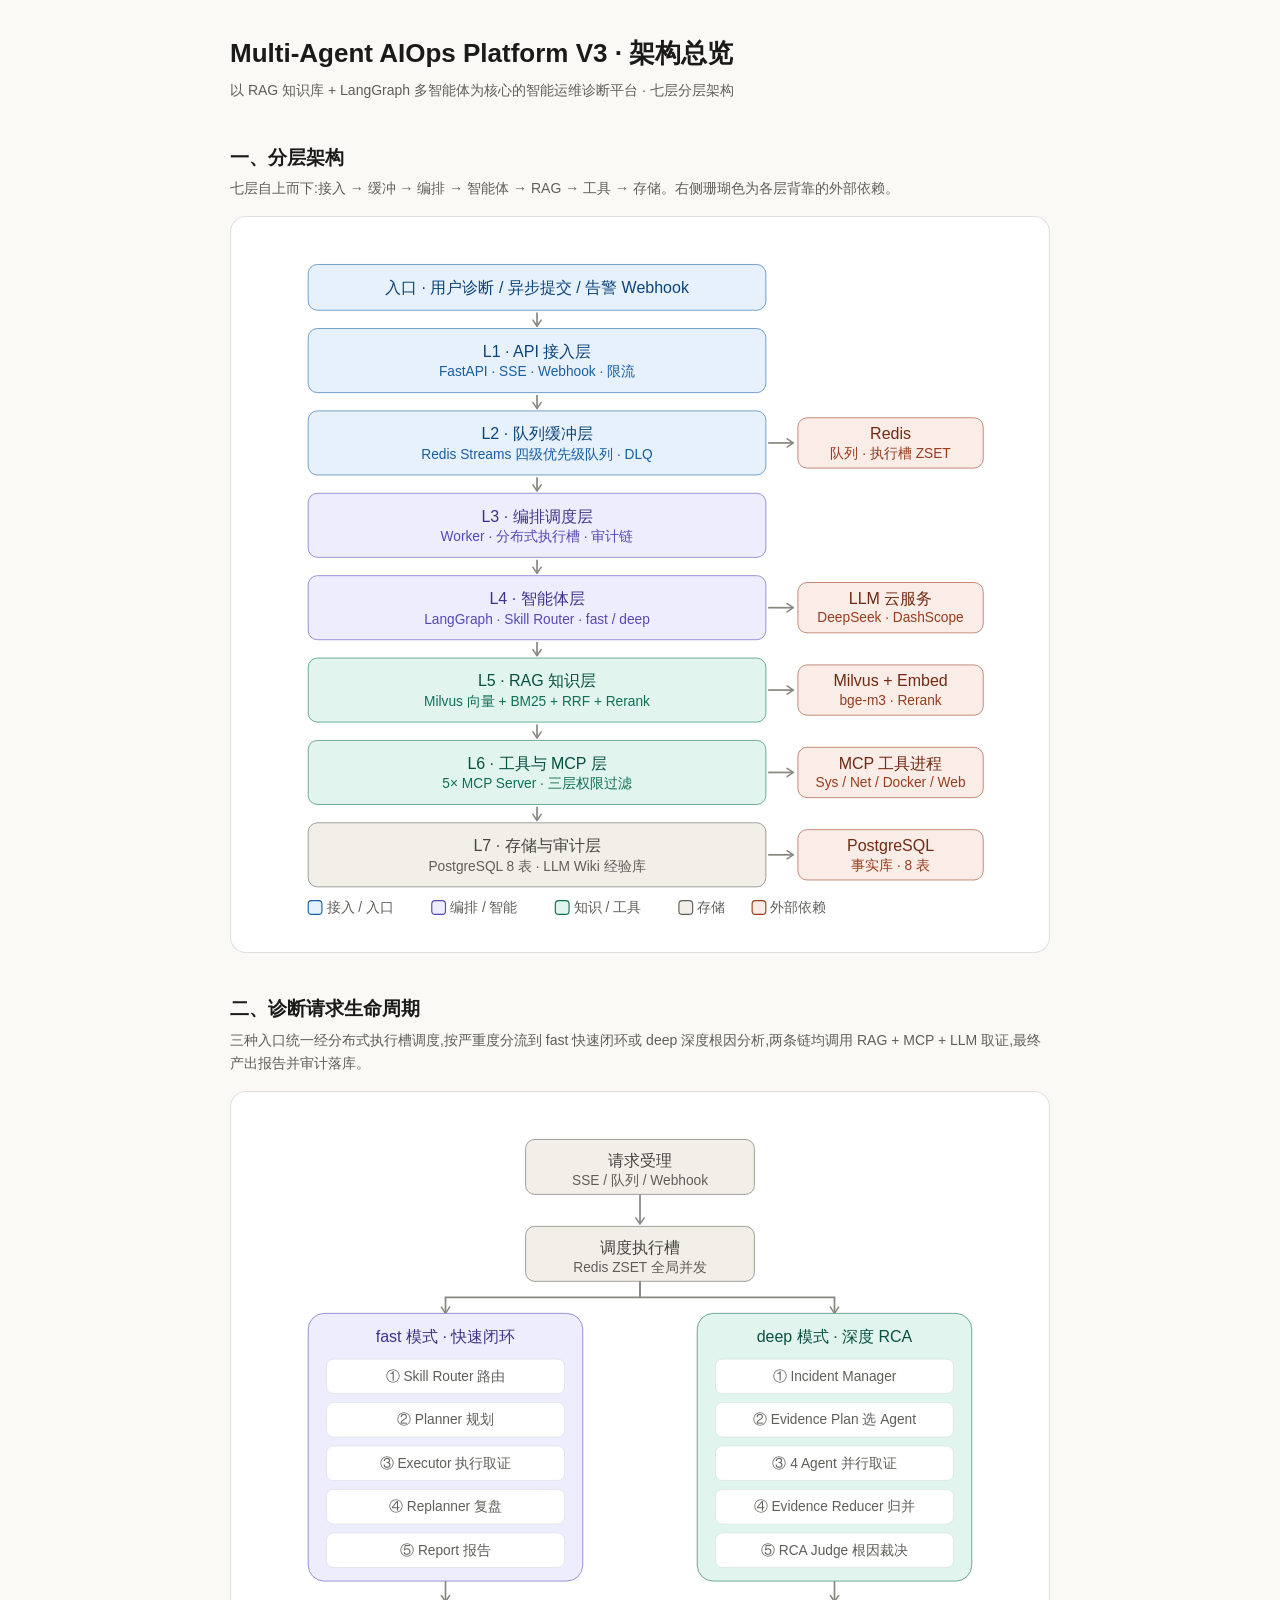
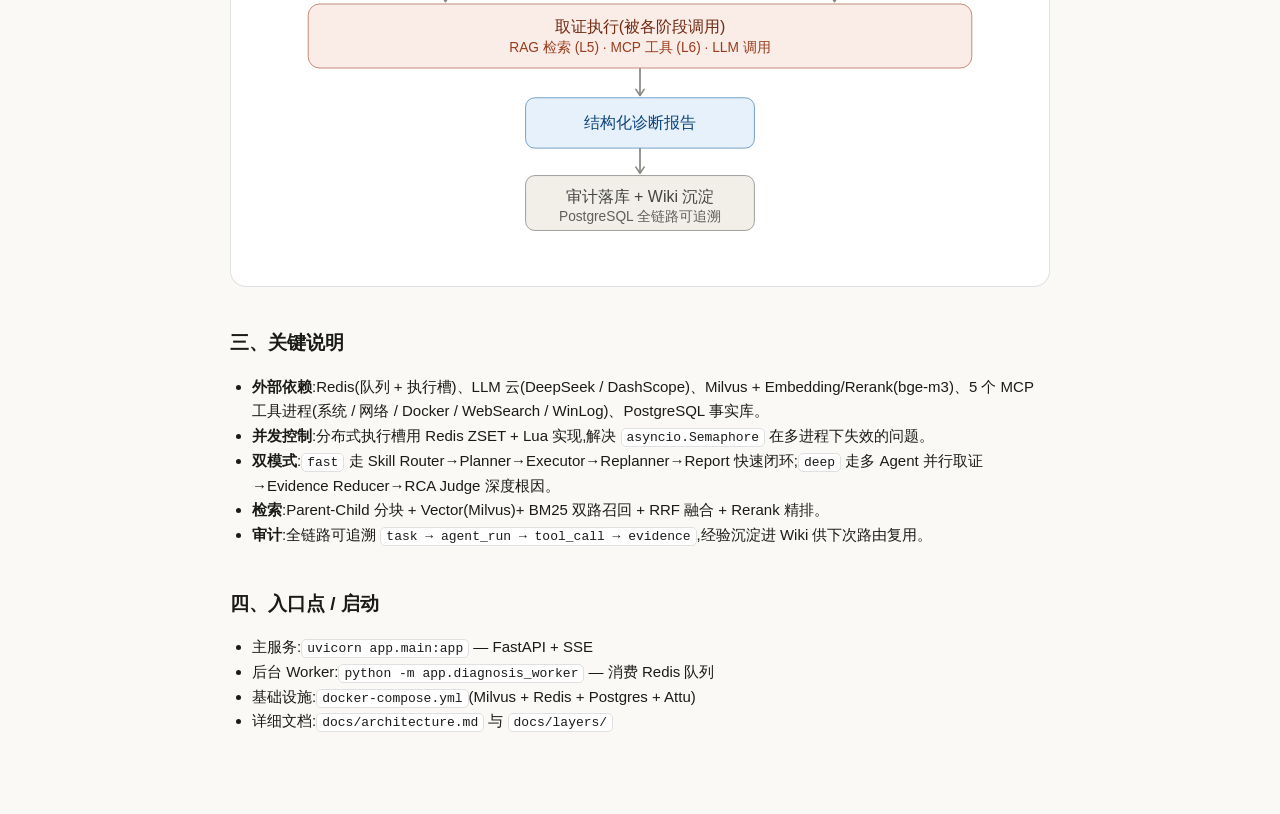
==== docs/architecture-overview.html @ 0ba067e4 "add start up and docs" ====
<!DOCTYPE html>
<html lang="zh-CN">
<head>
<meta charset="UTF-8">
<meta name="viewport" content="width=device-width, initial-scale=1.0">
<title>Multi-Agent AIOps Platform V3 · 架构总览</title>
<style>
  :root {
    --bg: #faf9f5; --bg2: #ffffff; --card: #ffffff;
    --ctp: #1a1a18; --cts: #5f5e5a; --cline: #888780;
    --border: rgba(0,0,0,0.12);
    /* ramps: fill / stroke / title / subtitle (light) */
    --blue-f:#E6F1FB; --blue-s:#185FA5; --blue-t:#0C447C; --blue-st:#185FA5;
    --purple-f:#EEEDFE; --purple-s:#534AB7; --purple-t:#3C3489; --purple-st:#534AB7;
    --teal-f:#E1F5EE; --teal-s:#0F6E56; --teal-t:#085041; --teal-st:#0F6E56;
    --coral-f:#FAECE7; --coral-s:#993C1D; --coral-t:#712B13; --coral-st:#993C1D;
    --gray-f:#F1EFE8; --gray-s:#5F5E5A; --gray-t:#444441; --gray-st:#5F5E5A;
  }
  @media (prefers-color-scheme: dark) {
    :root {
      --bg: #1f1e1b; --bg2: #262521; --card: #262521;
      --ctp: #f0eee6; --cts: #b4b2a9; --cline: #888780;
      --border: rgba(255,255,255,0.14);
      --blue-f:#0C447C; --blue-s:#85B7EB; --blue-t:#B5D4F4; --blue-st:#85B7EB;
      --purple-f:#3C3489; --purple-s:#AFA9EC; --purple-t:#CECBF6; --purple-st:#AFA9EC;
      --teal-f:#085041; --teal-s:#5DCAA5; --teal-t:#9FE1CB; --teal-st:#5DCAA5;
      --coral-f:#712B13; --coral-s:#F0997B; --coral-t:#F5C4B3; --coral-st:#F0997B;
      --gray-f:#444441; --gray-s:#B4B2A9; --gray-t:#D3D1C7; --gray-st:#B4B2A9;
    }
  }
  * { box-sizing: border-box; }
  body {
    margin: 0; padding: 32px 20px 64px; background: var(--bg);
    color: var(--ctp);
    font-family: -apple-system, BlinkMacSystemFont, "Segoe UI", "PingFang SC", "Microsoft YaHei", sans-serif;
    line-height: 1.65;
  }
  .wrap { max-width: 820px; margin: 0 auto; }
  h1 { font-size: 26px; margin: 0 0 4px; }
  h2 { font-size: 19px; margin: 40px 0 4px; }
  .sub { color: var(--cts); margin: 0 0 8px; font-size: 14px; }
  .card { background: var(--card); border: 0.5px solid var(--border);
          border-radius: 16px; padding: 20px; margin: 16px 0 24px; }
  p, li { color: var(--ctp); font-size: 15px; }
  strong { font-weight: 600; }
  code { font-family: ui-monospace, SFMono-Regular, Menlo, monospace;
         background: var(--bg2); border: 0.5px solid var(--border);
         border-radius: 5px; padding: 1px 5px; font-size: 13px; }
  ul { padding-left: 22px; }

  /* SVG text classes */
  svg .t  { font-size: 14px; font-weight: 400; fill: var(--ctp); }
  svg .th { font-size: 14px; font-weight: 500; fill: var(--ctp); }
  svg .ts { font-size: 12px; font-weight: 400; fill: var(--cts); }
  svg .arr { stroke: var(--cline); stroke-width: 1.5; fill: none; }
  svg .box rect, svg rect.box { fill: var(--bg2); stroke: var(--border); stroke-width: 0.5; }
  svg .box .ts { fill: var(--cts); }
  svg .node { cursor: default; }

  /* color ramps */
  svg .c-blue rect, svg .c-blue circle { fill: var(--blue-f); stroke: var(--blue-s); }
  svg .c-blue .t, svg .c-blue .th { fill: var(--blue-t); }
  svg .c-blue .ts { fill: var(--blue-st); }
  svg .c-purple rect, svg .c-purple circle { fill: var(--purple-f); stroke: var(--purple-s); }
  svg .c-purple .t, svg .c-purple .th { fill: var(--purple-t); }
  svg .c-purple .ts { fill: var(--purple-st); }
  svg .c-teal rect, svg .c-teal circle { fill: var(--teal-f); stroke: var(--teal-s); }
  svg .c-teal .t, svg .c-teal .th { fill: var(--teal-t); }
  svg .c-teal .ts { fill: var(--teal-st); }
  svg .c-coral rect, svg .c-coral circle { fill: var(--coral-f); stroke: var(--coral-s); }
  svg .c-coral .t, svg .c-coral .th { fill: var(--coral-t); }
  svg .c-coral .ts { fill: var(--coral-st); }
  svg .c-gray rect, svg .c-gray circle { fill: var(--gray-f); stroke: var(--gray-s); }
  svg .c-gray .t, svg .c-gray .th { fill: var(--gray-t); }
  svg .c-gray .ts { fill: var(--gray-st); }
</style>
</head>
<body>
<div class="wrap">
  <h1>Multi-Agent AIOps Platform V3 · 架构总览</h1>
  <p class="sub">以 RAG 知识库 + LangGraph 多智能体为核心的智能运维诊断平台 · 七层分层架构</p>

  <h2>一、分层架构</h2>
  <p class="sub">七层自上而下:接入 → 缓冲 → 编排 → 智能体 → RAG → 工具 → 存储。右侧珊瑚色为各层背靠的外部依赖。</p>
  <div class="card">
    <svg width="100%" viewBox="0 0 680 600" role="img" xmlns="http://www.w3.org/2000/svg">
      <title>Multi-Agent AIOps 平台七层架构</title>
      <desc>从上到下七层:API 接入、队列缓冲、编排调度、智能体、RAG 知识、工具 MCP、存储审计;右侧为各层背靠的外部依赖如 Redis、LLM 云、Milvus、MCP 进程、PostgreSQL。</desc>
      <defs>
        <marker id="arrow" viewBox="0 0 10 10" refX="8" refY="5" markerWidth="6" markerHeight="6" orient="auto-start-reverse">
          <path d="M2 1L8 5L2 9" fill="none" stroke="context-stroke" stroke-width="1.5" stroke-linecap="round" stroke-linejoin="round"/>
        </marker>
      </defs>
      <g class="node c-blue"><rect x="50" y="24" width="400" height="40" rx="8" stroke-width="0.5"/>
        <text class="th" x="250" y="44" text-anchor="middle" dominant-baseline="central">入口 · 用户诊断 / 异步提交 / 告警 Webhook</text></g>
      <line x1="250" y1="66" x2="250" y2="78" class="arr" marker-end="url(#arrow)"/>
      <g class="node c-blue"><rect x="50" y="80" width="400" height="56" rx="8" stroke-width="0.5"/>
        <text class="th" x="250" y="100" text-anchor="middle" dominant-baseline="central">L1 · API 接入层</text>
        <text class="ts" x="250" y="118" text-anchor="middle" dominant-baseline="central">FastAPI · SSE · Webhook · 限流</text></g>
      <line x1="250" y1="138" x2="250" y2="150" class="arr" marker-end="url(#arrow)"/>
      <g class="node c-blue"><rect x="50" y="152" width="400" height="56" rx="8" stroke-width="0.5"/>
        <text class="th" x="250" y="172" text-anchor="middle" dominant-baseline="central">L2 · 队列缓冲层</text>
        <text class="ts" x="250" y="190" text-anchor="middle" dominant-baseline="central">Redis Streams 四级优先级队列 · DLQ</text></g>
      <line x1="250" y1="210" x2="250" y2="222" class="arr" marker-end="url(#arrow)"/>
      <g class="node c-purple"><rect x="50" y="224" width="400" height="56" rx="8" stroke-width="0.5"/>
        <text class="th" x="250" y="244" text-anchor="middle" dominant-baseline="central">L3 · 编排调度层</text>
        <text class="ts" x="250" y="262" text-anchor="middle" dominant-baseline="central">Worker · 分布式执行槽 · 审计链</text></g>
      <line x1="250" y1="282" x2="250" y2="294" class="arr" marker-end="url(#arrow)"/>
      <g class="node c-purple"><rect x="50" y="296" width="400" height="56" rx="8" stroke-width="0.5"/>
        <text class="th" x="250" y="316" text-anchor="middle" dominant-baseline="central">L4 · 智能体层</text>
        <text class="ts" x="250" y="334" text-anchor="middle" dominant-baseline="central">LangGraph · Skill Router · fast / deep</text></g>
      <line x1="250" y1="354" x2="250" y2="366" class="arr" marker-end="url(#arrow)"/>
      <g class="node c-teal"><rect x="50" y="368" width="400" height="56" rx="8" stroke-width="0.5"/>
        <text class="th" x="250" y="388" text-anchor="middle" dominant-baseline="central">L5 · RAG 知识层</text>
        <text class="ts" x="250" y="406" text-anchor="middle" dominant-baseline="central">Milvus 向量 + BM25 + RRF + Rerank</text></g>
      <line x1="250" y1="426" x2="250" y2="438" class="arr" marker-end="url(#arrow)"/>
      <g class="node c-teal"><rect x="50" y="440" width="400" height="56" rx="8" stroke-width="0.5"/>
        <text class="th" x="250" y="460" text-anchor="middle" dominant-baseline="central">L6 · 工具与 MCP 层</text>
        <text class="ts" x="250" y="478" text-anchor="middle" dominant-baseline="central">5× MCP Server · 三层权限过滤</text></g>
      <line x1="250" y1="498" x2="250" y2="510" class="arr" marker-end="url(#arrow)"/>
      <g class="node c-gray"><rect x="50" y="512" width="400" height="56" rx="8" stroke-width="0.5"/>
        <text class="th" x="250" y="532" text-anchor="middle" dominant-baseline="central">L7 · 存储与审计层</text>
        <text class="ts" x="250" y="550" text-anchor="middle" dominant-baseline="central">PostgreSQL 8 表 · LLM Wiki 经验库</text></g>

      <line x1="452" y1="180" x2="474" y2="180" class="arr" marker-end="url(#arrow)"/>
      <g class="c-coral"><rect x="478" y="158" width="162" height="44" rx="8" stroke-width="0.5"/>
        <text class="th" x="559" y="172" text-anchor="middle" dominant-baseline="central">Redis</text>
        <text class="ts" x="559" y="189" text-anchor="middle" dominant-baseline="central">队列 · 执行槽 ZSET</text></g>
      <line x1="452" y1="324" x2="474" y2="324" class="arr" marker-end="url(#arrow)"/>
      <g class="c-coral"><rect x="478" y="302" width="162" height="44" rx="8" stroke-width="0.5"/>
        <text class="th" x="559" y="316" text-anchor="middle" dominant-baseline="central">LLM 云服务</text>
        <text class="ts" x="559" y="333" text-anchor="middle" dominant-baseline="central">DeepSeek · DashScope</text></g>
      <line x1="452" y1="396" x2="474" y2="396" class="arr" marker-end="url(#arrow)"/>
      <g class="c-coral"><rect x="478" y="374" width="162" height="44" rx="8" stroke-width="0.5"/>
        <text class="th" x="559" y="388" text-anchor="middle" dominant-baseline="central">Milvus + Embed</text>
        <text class="ts" x="559" y="405" text-anchor="middle" dominant-baseline="central">bge-m3 · Rerank</text></g>
      <line x1="452" y1="468" x2="474" y2="468" class="arr" marker-end="url(#arrow)"/>
      <g class="c-coral"><rect x="478" y="446" width="162" height="44" rx="8" stroke-width="0.5"/>
        <text class="th" x="559" y="460" text-anchor="middle" dominant-baseline="central">MCP 工具进程</text>
        <text class="ts" x="559" y="477" text-anchor="middle" dominant-baseline="central">Sys / Net / Docker / Web</text></g>
      <line x1="452" y1="540" x2="474" y2="540" class="arr" marker-end="url(#arrow)"/>
      <g class="c-coral"><rect x="478" y="518" width="162" height="44" rx="8" stroke-width="0.5"/>
        <text class="th" x="559" y="532" text-anchor="middle" dominant-baseline="central">PostgreSQL</text>
        <text class="ts" x="559" y="549" text-anchor="middle" dominant-baseline="central">事实库 · 8 表</text></g>

      <g class="c-blue"><rect x="50" y="580" width="12" height="12" rx="3"/></g>
      <text class="ts" x="66" y="586" dominant-baseline="central">接入 / 入口</text>
      <g class="c-purple"><rect x="158" y="580" width="12" height="12" rx="3"/></g>
      <text class="ts" x="174" y="586" dominant-baseline="central">编排 / 智能</text>
      <g class="c-teal"><rect x="266" y="580" width="12" height="12" rx="3"/></g>
      <text class="ts" x="282" y="586" dominant-baseline="central">知识 / 工具</text>
      <g class="c-gray"><rect x="374" y="580" width="12" height="12" rx="3"/></g>
      <text class="ts" x="390" y="586" dominant-baseline="central">存储</text>
      <g class="c-coral"><rect x="438" y="580" width="12" height="12" rx="3"/></g>
      <text class="ts" x="454" y="586" dominant-baseline="central">外部依赖</text>
    </svg>
  </div>

  <h2>二、诊断请求生命周期</h2>
  <p class="sub">三种入口统一经分布式执行槽调度,按严重度分流到 fast 快速闭环或 deep 深度根因分析,两条链均调用 RAG + MCP + LLM 取证,最终产出报告并审计落库。</p>
  <div class="card">
    <svg width="100%" viewBox="0 0 680 652" role="img" xmlns="http://www.w3.org/2000/svg">
      <title>诊断请求生命周期:fast 与 deep 两种模式</title>
      <desc>请求受理后经调度执行槽分流到 fast 模式(Skill Router→Planner→Executor→Replanner→Report)或 deep 模式(Incident Manager→Evidence Plan→多 Agent 并行取证→Evidence Reducer→RCA Judge),两者均调用 RAG、MCP 与 LLM 取证,最终产出报告并审计落库。</desc>
      <defs>
        <marker id="arrow2" viewBox="0 0 10 10" refX="8" refY="5" markerWidth="6" markerHeight="6" orient="auto-start-reverse">
          <path d="M2 1L8 5L2 9" fill="none" stroke="context-stroke" stroke-width="1.5" stroke-linecap="round" stroke-linejoin="round"/>
        </marker>
      </defs>
      <g class="node c-gray"><rect x="240" y="24" width="200" height="48" rx="8" stroke-width="0.5"/>
        <text class="th" x="340" y="42" text-anchor="middle" dominant-baseline="central">请求受理</text>
        <text class="ts" x="340" y="60" text-anchor="middle" dominant-baseline="central">SSE / 队列 / Webhook</text></g>
      <line x1="340" y1="72" x2="340" y2="98" class="arr" marker-end="url(#arrow2)"/>
      <g class="node c-gray"><rect x="240" y="100" width="200" height="48" rx="8" stroke-width="0.5"/>
        <text class="th" x="340" y="118" text-anchor="middle" dominant-baseline="central">调度执行槽</text>
        <text class="ts" x="340" y="136" text-anchor="middle" dominant-baseline="central">Redis ZSET 全局并发</text></g>
      <path d="M340 148 L340 162 L170 162 L170 176" class="arr" fill="none" marker-end="url(#arrow2)"/>
      <path d="M340 148 L340 162 L510 162 L510 176" class="arr" fill="none" marker-end="url(#arrow2)"/>

      <g class="c-purple"><rect x="50" y="176" width="240" height="234" rx="14" stroke-width="0.5"/>
        <text class="th" x="170" y="196" text-anchor="middle" dominant-baseline="central">fast 模式 · 快速闭环</text></g>
      <g class="box"><rect x="66" y="216" width="208" height="30" rx="6"/><text class="ts" x="170" y="231" text-anchor="middle" dominant-baseline="central">① Skill Router 路由</text></g>
      <g class="box"><rect x="66" y="254" width="208" height="30" rx="6"/><text class="ts" x="170" y="269" text-anchor="middle" dominant-baseline="central">② Planner 规划</text></g>
      <g class="box"><rect x="66" y="292" width="208" height="30" rx="6"/><text class="ts" x="170" y="307" text-anchor="middle" dominant-baseline="central">③ Executor 执行取证</text></g>
      <g class="box"><rect x="66" y="330" width="208" height="30" rx="6"/><text class="ts" x="170" y="345" text-anchor="middle" dominant-baseline="central">④ Replanner 复盘</text></g>
      <g class="box"><rect x="66" y="368" width="208" height="30" rx="6"/><text class="ts" x="170" y="383" text-anchor="middle" dominant-baseline="central">⑤ Report 报告</text></g>

      <g class="c-teal"><rect x="390" y="176" width="240" height="234" rx="14" stroke-width="0.5"/>
        <text class="th" x="510" y="196" text-anchor="middle" dominant-baseline="central">deep 模式 · 深度 RCA</text></g>
      <g class="box"><rect x="406" y="216" width="208" height="30" rx="6"/><text class="ts" x="510" y="231" text-anchor="middle" dominant-baseline="central">① Incident Manager</text></g>
      <g class="box"><rect x="406" y="254" width="208" height="30" rx="6"/><text class="ts" x="510" y="269" text-anchor="middle" dominant-baseline="central">② Evidence Plan 选 Agent</text></g>
      <g class="box"><rect x="406" y="292" width="208" height="30" rx="6"/><text class="ts" x="510" y="307" text-anchor="middle" dominant-baseline="central">③ 4 Agent 并行取证</text></g>
      <g class="box"><rect x="406" y="330" width="208" height="30" rx="6"/><text class="ts" x="510" y="345" text-anchor="middle" dominant-baseline="central">④ Evidence Reducer 归并</text></g>
      <g class="box"><rect x="406" y="368" width="208" height="30" rx="6"/><text class="ts" x="510" y="383" text-anchor="middle" dominant-baseline="central">⑤ RCA Judge 根因裁决</text></g>

      <line x1="170" y1="410" x2="170" y2="428" class="arr" marker-end="url(#arrow2)"/>
      <line x1="510" y1="410" x2="510" y2="428" class="arr" marker-end="url(#arrow2)"/>
      <g class="node c-coral"><rect x="50" y="430" width="580" height="56" rx="10" stroke-width="0.5"/>
        <text class="th" x="340" y="450" text-anchor="middle" dominant-baseline="central">取证执行(被各阶段调用)</text>
        <text class="ts" x="340" y="468" text-anchor="middle" dominant-baseline="central">RAG 检索 (L5) · MCP 工具 (L6) · LLM 调用</text></g>
      <line x1="340" y1="486" x2="340" y2="510" class="arr" marker-end="url(#arrow2)"/>
      <g class="node c-blue"><rect x="240" y="512" width="200" height="44" rx="8" stroke-width="0.5"/>
        <text class="th" x="340" y="534" text-anchor="middle" dominant-baseline="central">结构化诊断报告</text></g>
      <line x1="340" y1="556" x2="340" y2="578" class="arr" marker-end="url(#arrow2)"/>
      <g class="node c-gray"><rect x="240" y="580" width="200" height="48" rx="8" stroke-width="0.5"/>
        <text class="th" x="340" y="598" text-anchor="middle" dominant-baseline="central">审计落库 + Wiki 沉淀</text>
        <text class="ts" x="340" y="616" text-anchor="middle" dominant-baseline="central">PostgreSQL 全链路可追溯</text></g>
    </svg>
  </div>

  <h2>三、关键说明</h2>
  <ul>
    <li><strong>外部依赖</strong>:Redis(队列 + 执行槽)、LLM 云(DeepSeek / DashScope)、Milvus + Embedding/Rerank(bge-m3)、5 个 MCP 工具进程(系统 / 网络 / Docker / WebSearch / WinLog)、PostgreSQL 事实库。</li>
    <li><strong>并发控制</strong>:分布式执行槽用 Redis ZSET + Lua 实现,解决 <code>asyncio.Semaphore</code> 在多进程下失效的问题。</li>
    <li><strong>双模式</strong>:<code>fast</code> 走 Skill Router→Planner→Executor→Replanner→Report 快速闭环;<code>deep</code> 走多 Agent 并行取证→Evidence Reducer→RCA Judge 深度根因。</li>
    <li><strong>检索</strong>:Parent-Child 分块 + Vector(Milvus)+ BM25 双路召回 + RRF 融合 + Rerank 精排。</li>
    <li><strong>审计</strong>:全链路可追溯 <code>task → agent_run → tool_call → evidence</code>,经验沉淀进 Wiki 供下次路由复用。</li>
  </ul>

  <h2>四、入口点 / 启动</h2>
  <ul>
    <li>主服务:<code>uvicorn app.main:app</code> — FastAPI + SSE</li>
    <li>后台 Worker:<code>python -m app.diagnosis_worker</code> — 消费 Redis 队列</li>
    <li>基础设施:<code>docker-compose.yml</code>(Milvus + Redis + Postgres + Attu)</li>
    <li>详细文档:<code>docs/architecture.md</code> 与 <code>docs/layers/</code></li>
  </ul>
</div>
<script>window.sendPrompt = function(){};</script>
</body>
</html>
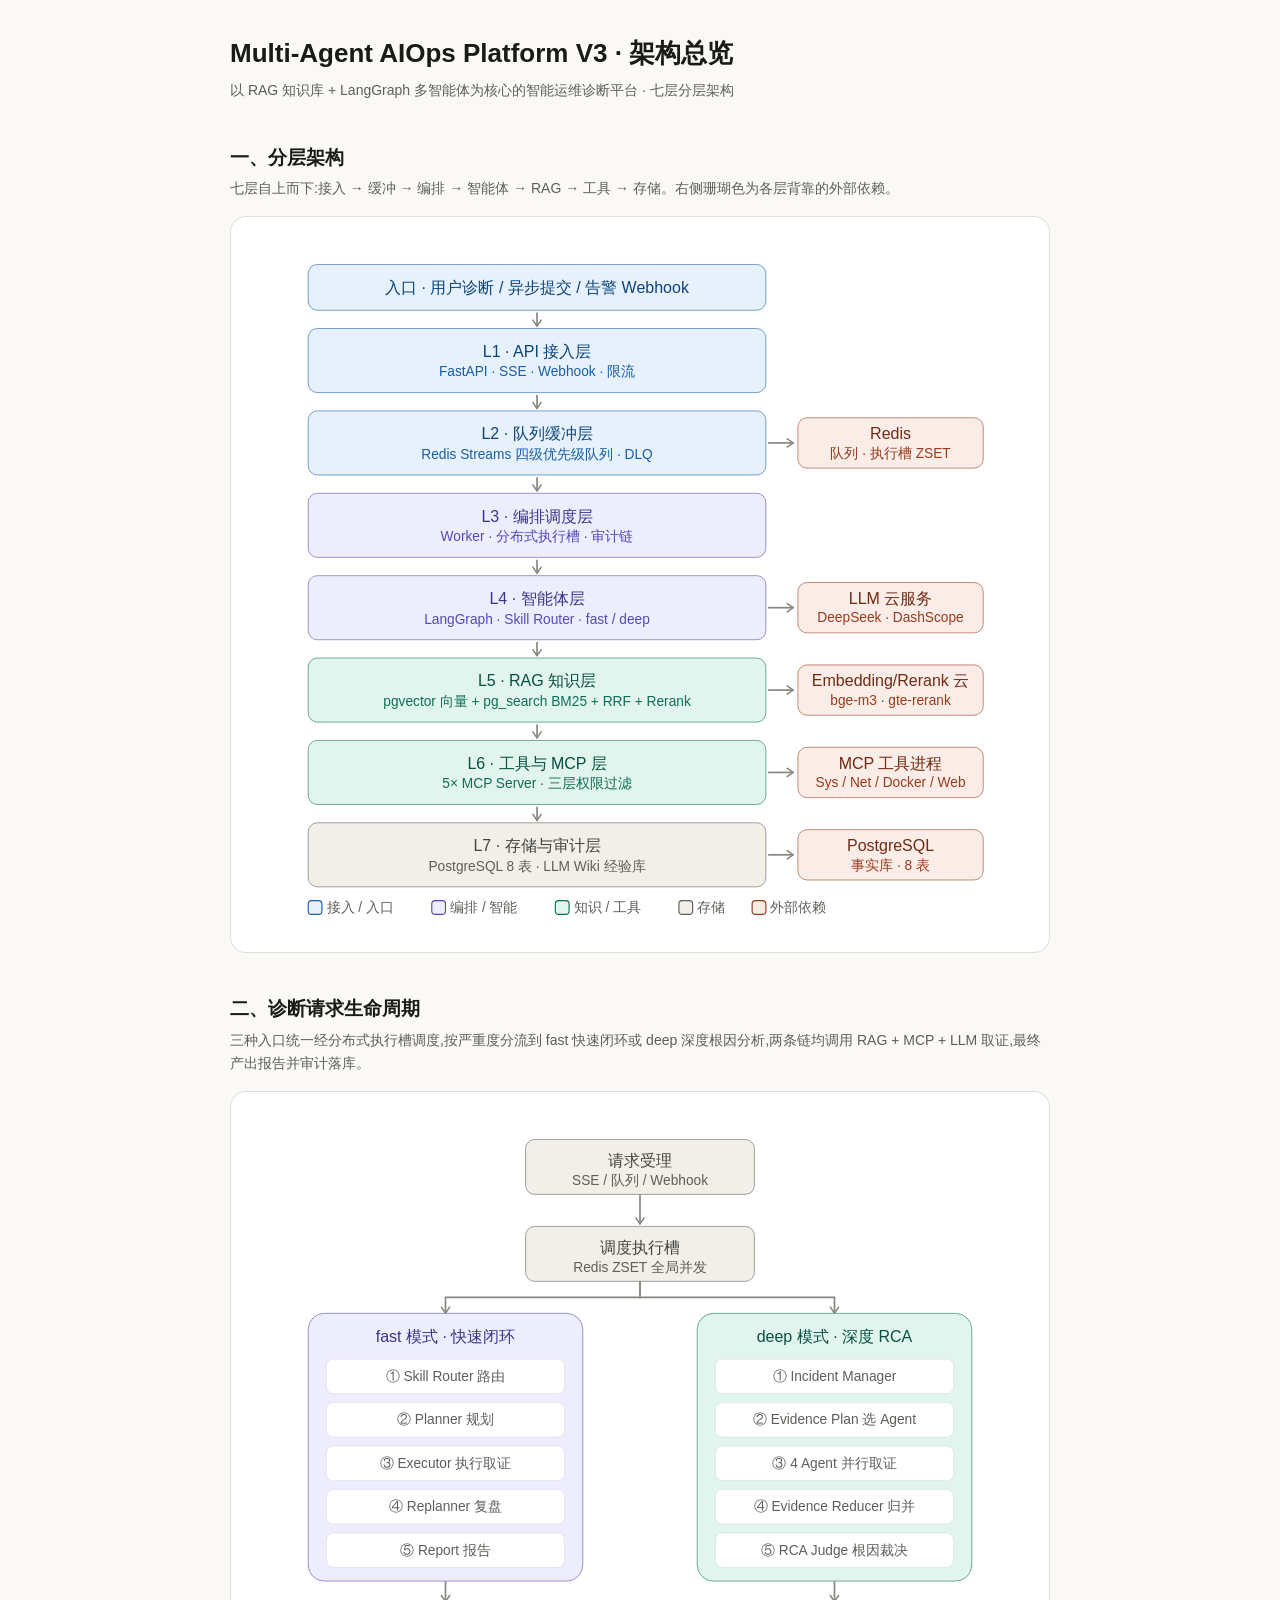
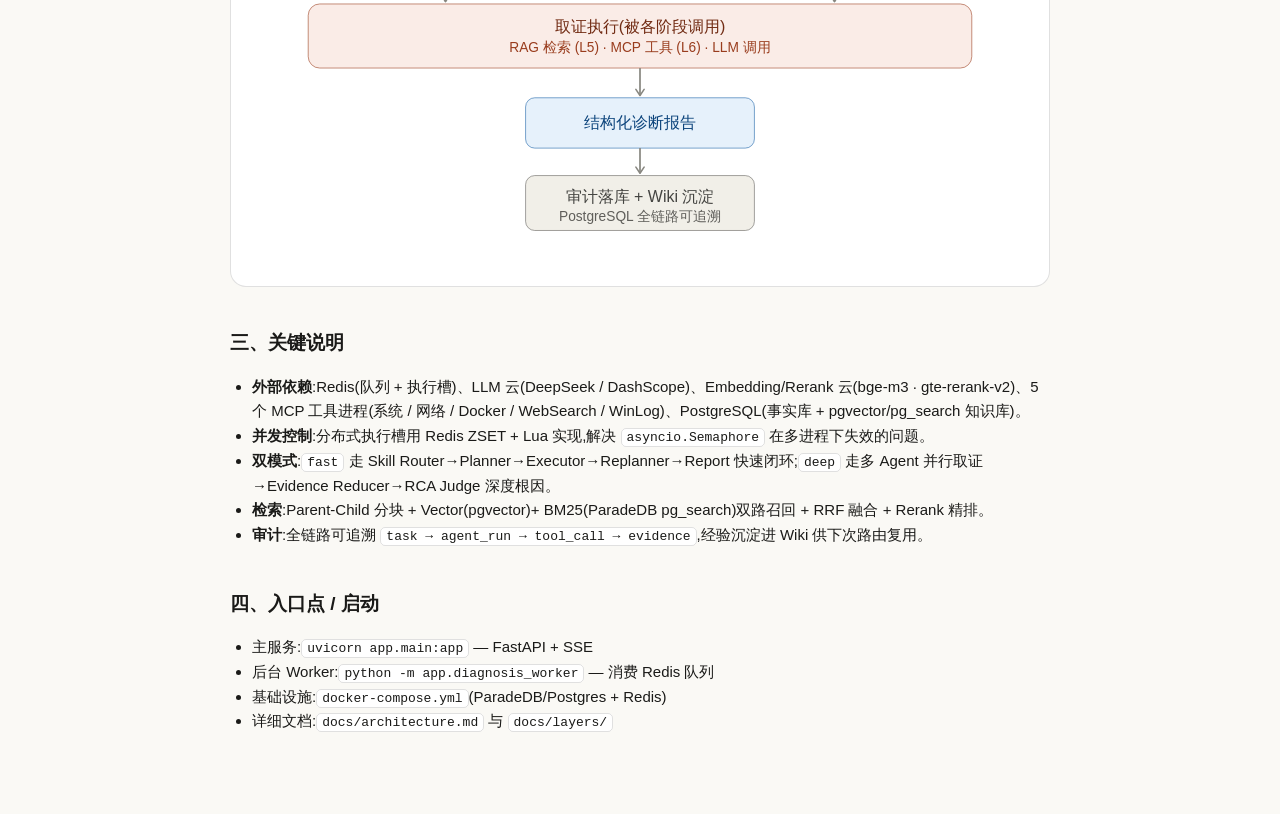
==== commit 4b12567d: "docs: 现行架构/分层文档同步向量库迁移 (Milvus→pgvector, BM25→pg_search) 只改反映当前系统的现行文档, dev_steps 历史构建日志与压测报告保持原样。  " ====
--- a/docs/architecture-overview.html
+++ b/docs/architecture-overview.html
@@ -85,7 +85,7 @@
   <div class="card">
     <svg width="100%" viewBox="0 0 680 600" role="img" xmlns="http://www.w3.org/2000/svg">
       <title>Multi-Agent AIOps 平台七层架构</title>
-      <desc>从上到下七层:API 接入、队列缓冲、编排调度、智能体、RAG 知识、工具 MCP、存储审计;右侧为各层背靠的外部依赖如 Redis、LLM 云、Milvus、MCP 进程、PostgreSQL。</desc>
+      <desc>从上到下七层:API 接入、队列缓冲、编排调度、智能体、RAG 知识、工具 MCP、存储审计;右侧为各层背靠的外部依赖如 Redis、LLM 云、Embedding/Rerank 云、MCP 进程、PostgreSQL(含 pgvector 知识库)。</desc>
       <defs>
         <marker id="arrow" viewBox="0 0 10 10" refX="8" refY="5" markerWidth="6" markerHeight="6" orient="auto-start-reverse">
           <path d="M2 1L8 5L2 9" fill="none" stroke="context-stroke" stroke-width="1.5" stroke-linecap="round" stroke-linejoin="round"/>
@@ -112,7 +112,7 @@
       <line x1="250" y1="354" x2="250" y2="366" class="arr" marker-end="url(#arrow)"/>
       <g class="node c-teal"><rect x="50" y="368" width="400" height="56" rx="8" stroke-width="0.5"/>
         <text class="th" x="250" y="388" text-anchor="middle" dominant-baseline="central">L5 · RAG 知识层</text>
-        <text class="ts" x="250" y="406" text-anchor="middle" dominant-baseline="central">Milvus 向量 + BM25 + RRF + Rerank</text></g>
+        <text class="ts" x="250" y="406" text-anchor="middle" dominant-baseline="central">pgvector 向量 + pg_search BM25 + RRF + Rerank</text></g>
       <line x1="250" y1="426" x2="250" y2="438" class="arr" marker-end="url(#arrow)"/>
       <g class="node c-teal"><rect x="50" y="440" width="400" height="56" rx="8" stroke-width="0.5"/>
         <text class="th" x="250" y="460" text-anchor="middle" dominant-baseline="central">L6 · 工具与 MCP 层</text>
@@ -132,8 +132,8 @@
         <text class="ts" x="559" y="333" text-anchor="middle" dominant-baseline="central">DeepSeek · DashScope</text></g>
       <line x1="452" y1="396" x2="474" y2="396" class="arr" marker-end="url(#arrow)"/>
       <g class="c-coral"><rect x="478" y="374" width="162" height="44" rx="8" stroke-width="0.5"/>
-        <text class="th" x="559" y="388" text-anchor="middle" dominant-baseline="central">Milvus + Embed</text>
-        <text class="ts" x="559" y="405" text-anchor="middle" dominant-baseline="central">bge-m3 · Rerank</text></g>
+        <text class="th" x="559" y="388" text-anchor="middle" dominant-baseline="central">Embedding/Rerank 云</text>
+        <text class="ts" x="559" y="405" text-anchor="middle" dominant-baseline="central">bge-m3 · gte-rerank</text></g>
       <line x1="452" y1="468" x2="474" y2="468" class="arr" marker-end="url(#arrow)"/>
       <g class="c-coral"><rect x="478" y="446" width="162" height="44" rx="8" stroke-width="0.5"/>
         <text class="th" x="559" y="460" text-anchor="middle" dominant-baseline="central">MCP 工具进程</text>
@@ -210,10 +210,10 @@
 
   <h2>三、关键说明</h2>
   <ul>
-    <li><strong>外部依赖</strong>:Redis(队列 + 执行槽)、LLM 云(DeepSeek / DashScope)、Milvus + Embedding/Rerank(bge-m3)、5 个 MCP 工具进程(系统 / 网络 / Docker / WebSearch / WinLog)、PostgreSQL 事实库。</li>
+    <li><strong>外部依赖</strong>:Redis(队列 + 执行槽)、LLM 云(DeepSeek / DashScope)、Embedding/Rerank 云(bge-m3 · gte-rerank-v2)、5 个 MCP 工具进程(系统 / 网络 / Docker / WebSearch / WinLog)、PostgreSQL(事实库 + pgvector/pg_search 知识库)。</li>
     <li><strong>并发控制</strong>:分布式执行槽用 Redis ZSET + Lua 实现,解决 <code>asyncio.Semaphore</code> 在多进程下失效的问题。</li>
     <li><strong>双模式</strong>:<code>fast</code> 走 Skill Router→Planner→Executor→Replanner→Report 快速闭环;<code>deep</code> 走多 Agent 并行取证→Evidence Reducer→RCA Judge 深度根因。</li>
-    <li><strong>检索</strong>:Parent-Child 分块 + Vector(Milvus)+ BM25 双路召回 + RRF 融合 + Rerank 精排。</li>
+    <li><strong>检索</strong>:Parent-Child 分块 + Vector(pgvector)+ BM25(ParadeDB pg_search)双路召回 + RRF 融合 + Rerank 精排。</li>
     <li><strong>审计</strong>:全链路可追溯 <code>task → agent_run → tool_call → evidence</code>,经验沉淀进 Wiki 供下次路由复用。</li>
   </ul>
 
@@ -221,7 +221,7 @@
   <ul>
     <li>主服务:<code>uvicorn app.main:app</code> — FastAPI + SSE</li>
     <li>后台 Worker:<code>python -m app.diagnosis_worker</code> — 消费 Redis 队列</li>
-    <li>基础设施:<code>docker-compose.yml</code>(Milvus + Redis + Postgres + Attu)</li>
+    <li>基础设施:<code>docker-compose.yml</code>(ParadeDB/Postgres + Redis)</li>
     <li>详细文档:<code>docs/architecture.md</code> 与 <code>docs/layers/</code></li>
   </ul>
 </div>
